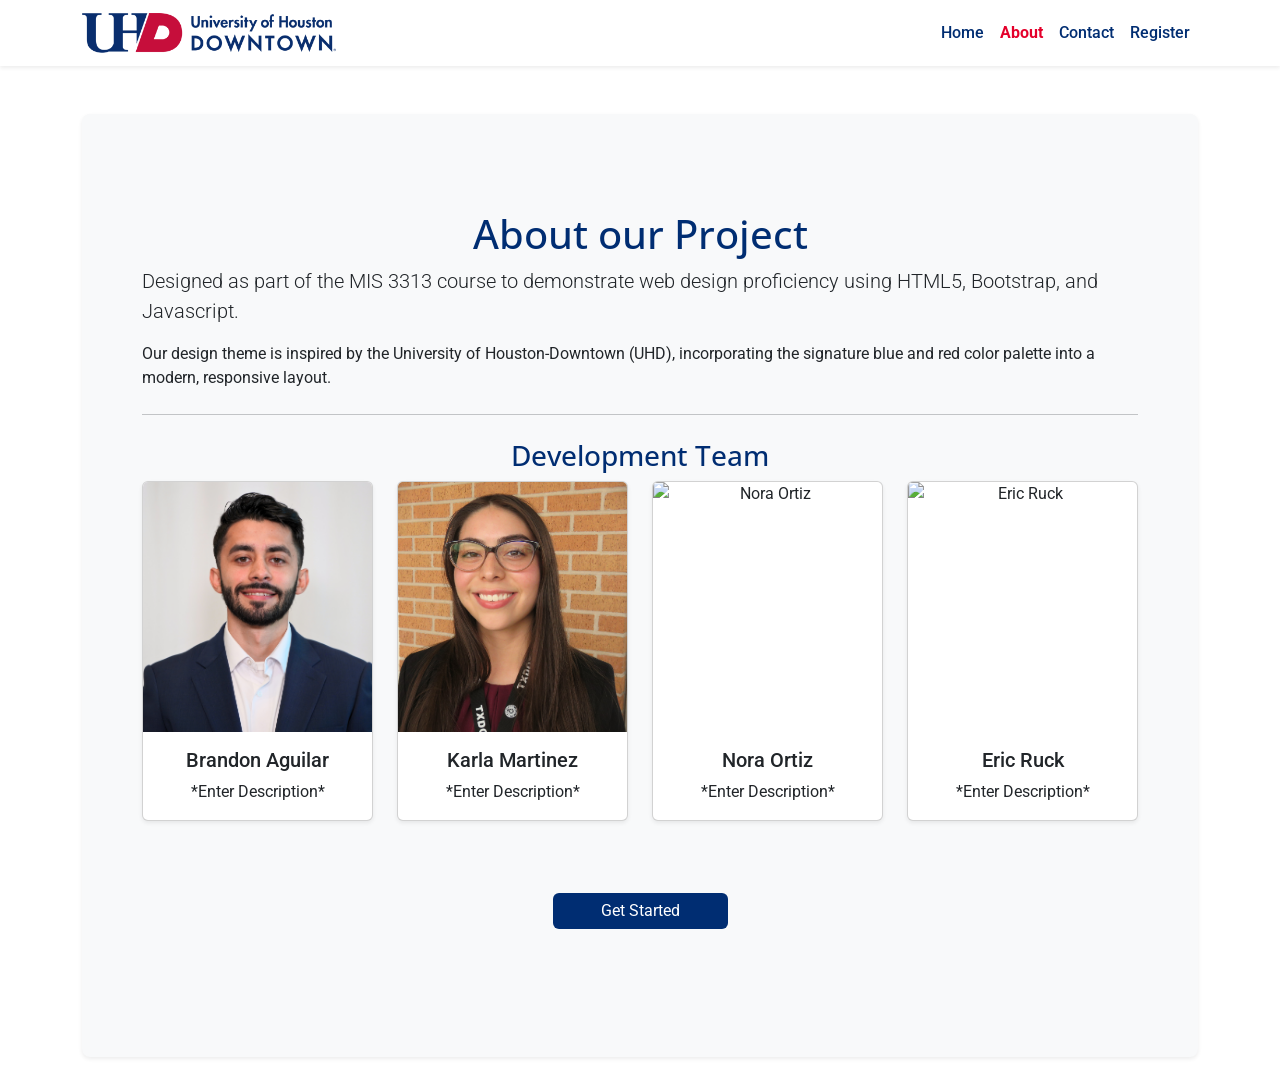
==== about.html @ 519a5d05 "Update about.html" ====
<!DOCTYPE html>
<html lang="en">
<head>
  <meta charset="UTF-8">
  <meta name="viewport" content="width=device-width, initial-scale=1.0">
  <title>UHD Project - About</title>

  <link href="https://cdn.jsdelivr.net/npm/bootstrap@5.3.3/dist/css/bootstrap.min.css" rel="stylesheet">

  <link href="https://fonts.googleapis.com/css2?family=Open+Sans&family=Roboto&display=swap" rel="stylesheet">

  <link rel="stylesheet" href="style.css">
</head>
<body>
  <nav class="navbar navbar-expand-lg navbar-light bg-white py-2 shadow-sm">
    <div class="container">
      <a class="navbar-brand" href="about.html">
        <img src="uhd-logo.png" alt="UHD Logo" height="40">
      </a>
      <button class="navbar-toggler" type="button" data-bs-toggle="collapse" data-bs-target="#navbarNav">
        <span class="navbar-toggler-icon"></span>
      </button>
      
      <div class="collapse navbar-collapse" id="navbarNav">
        <ul class="navbar-nav ms-auto">
          <li class="nav-item"><a class="nav-link" href="index.html">Home</a></li>
          <li class="nav-item"><a class="nav-link active" aria-current="page" href="about.html">About</a></li>
          <li class="nav-item"><a class="nav-link" href="contact.html">Contact</a></li>
          <li class="nav-item"><a class="nav-link" href="form.html">Register</a></li>
        </ul>
      </div>
    </div>
  </nav>

  <main class="container mt-5">
    <div class="p-5 mb-4 bg-light rounded-3 shadow-sm">
    <div class="container-fluid py-5">
    <div class="row">
      <div class="col-md-12">
        <h1 class="uhd-blue text-center">About our Project</h1>
        <p class="lead">
          Designed as part of the MIS 3313 course to demonstrate web design proficiency using HTML5, Bootstrap, and Javascript.
        </p>
        <p>
          Our design theme is inspired by the University of Houston-Downtown (UHD), incorporating the signature blue and red color palette into a modern, responsive layout.
        </p>
        
        <hr class="my-4">
        <h3 class="uhd-blue text-center">Development Team</h3>
      </div>
    </div>
    
    <div class="row">
      <div class="col-md-6 col-lg-3 text-center mb-4">
        <div class="card h-100 shadow-sm">
          <img src="Brandon.png" class="card-img-top" alt="Brandon Aguilar">
          <div class="card-body">
            <h5 class="card-title">Brandon Aguilar</h5>
            <p class="card-text">*Enter Description*</p>
          </div>
        </div>
      </div>
      <div class="col-md-6 col-lg-3 text-center mb-4">
        <div class="card h-100 shadow-sm">
          <img src="Karla.jpg" class="card-img-top" alt="Karla Martinez">
          <div class="card-body">
            <h5 class="card-title">Karla Martinez</h5>
            <p class="card-text">*Enter Description*</p>
          </div>
        </div>
      </div>
      <div class="col-md-6 col-lg-3 text-center mb-4">
        <div class="card h-100 shadow-sm">
          <img src="https://via.placeholder.com/300x250" class="card-img-top" alt="Nora Ortiz">
          <div class="card-body">
            <h5 class="card-title">Nora Ortiz</h5>
            <p class="card-text">*Enter Description*</p>
          </div>
        </div>
      </div>
      <div class="col-md-6 col-lg-3 text-center mb-4">
        <div class="card h-100 shadow-sm">
          <img src="https://via.placeholder.com/300x250" class="card-img-top" alt="Eric Ruck">
          <div class="card-body">
            <h5 class="card-title">Eric Ruck</h5>
            <p class="card-text">*Enter Description*</p>
          </div>
        </div>
      </div>
    </div>
    
    <div class="row mt-5">
      <div class="col-12 d-flex flex-column align-items-center text-center">
        <button id="js-demo-btn" type="button" class="btn bg-uhd-blue text-white px-5">Get Started</button>
        <p id="js-response" class="mt-3 uhd-blue font-weight-bold"></p>
      </div>
    </div>
    </div>
    </div>
  </main>

  <script src="https://cdn.jsdelivr.net/npm/bootstrap@5.3.3/dist/js/bootstrap.bundle.min.js"></script>
  <script>
    document.getElementById('js-demo-btn').addEventListener('click', function() {
      const btn = document.getElementById('js-demo-btn');
      btn.disabled = true;
      document.getElementById('js-response').innerText = 'Redirecting to Contact Page...';
      setTimeout(function() {
        window.location.href = "contact.html";
      }, 2000);
    });
  </script>
</body>
</html>
---- style.css ----
body {
  font-family: 'Roboto', sans-serif;
}

h1, h2, h3 {
  font-family: 'Open Sans', sans-serif;
}

.uhd-blue {
  color: #002D72;
}

.bg-uhd-blue {
  background-color: #002D72 !important;
  color: white !important;
  border: none !important;
}

.bg-uhd-blue:hover {
  background-color: #001F4D !important;
  color: white !important;
}

.uhd-red {
  color: #E4002B;
}

.bg-uhd-red {
  background-color: #E4002B !important;
  color: white;
}

.bg-uhd-red:hover {
  background-color: #B30022 !important;
}
  
.card img {
  height: 250px;
  object-fit: cover;
}

.navbar-light .navbar-nav .nav-link {
  color: #002D72 !important;
  font-weight: 500;
  transition: none !important;
}

.navbar-light .navbar-nav .nav-link.active {
  color: #E4002B !important;
  font-weight: bold;
}

.navbar-light .navbar-nav .nav-link:hover {
  color: #002D72 !important;
  background-color: transparent !important;
}

.navbar-toggler {
  border-color: rgba(0, 45, 114, 0.1);
}
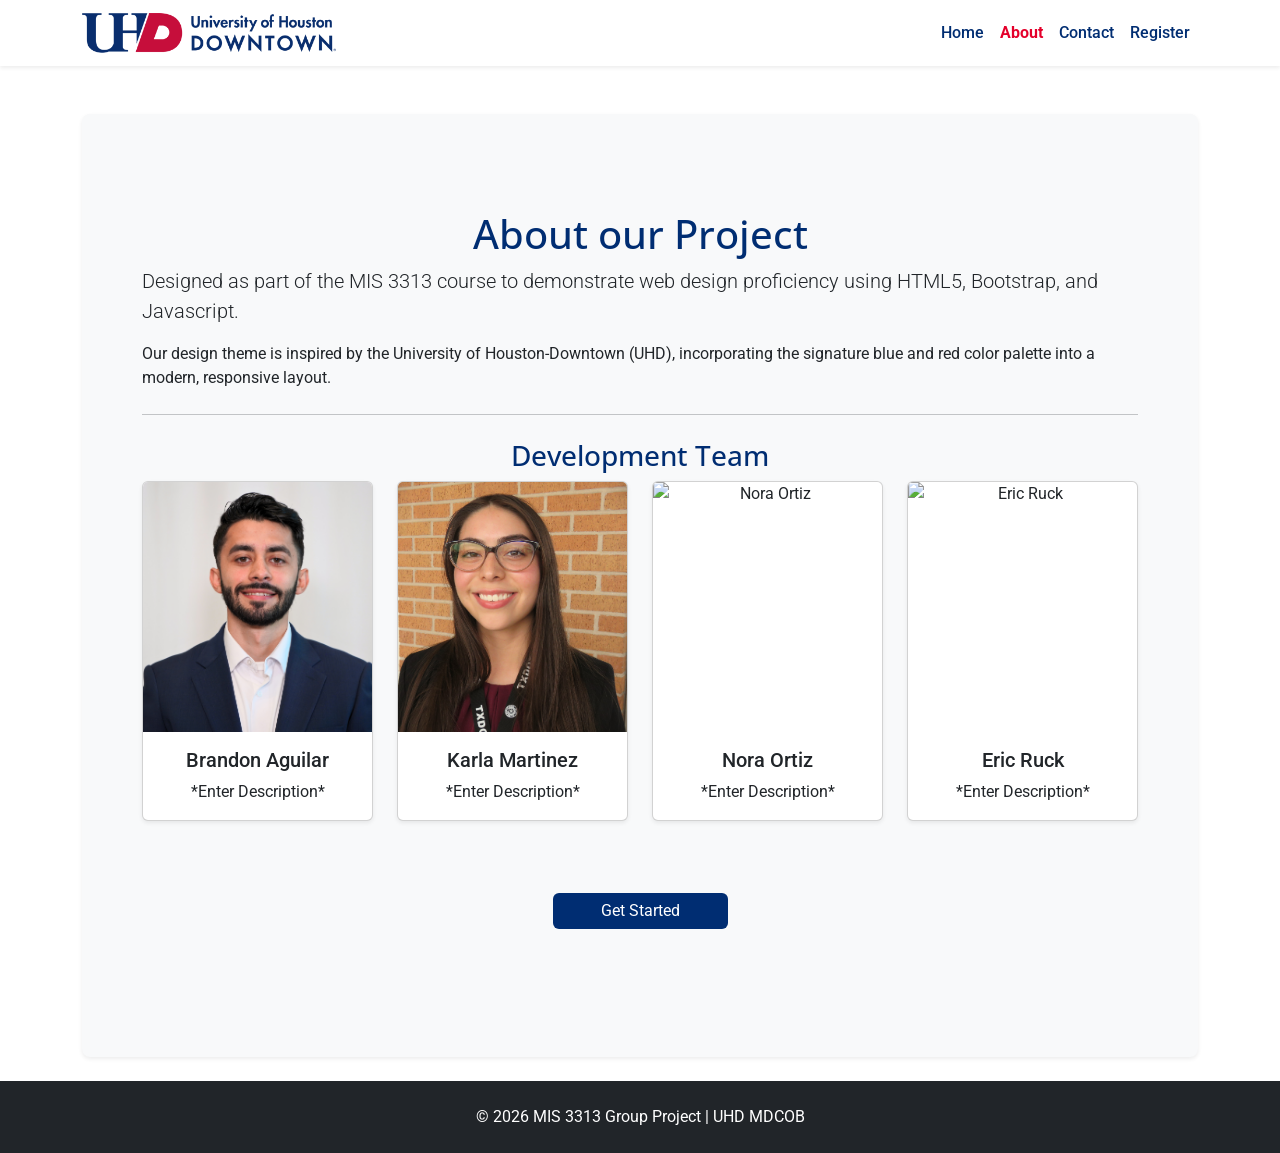
==== commit 4932e625: "Update about.html" ====
--- a/about.html
+++ b/about.html
@@ -6,15 +6,13 @@
   <title>UHD Project - About</title>
 
   <link href="https://cdn.jsdelivr.net/npm/bootstrap@5.3.3/dist/css/bootstrap.min.css" rel="stylesheet">
-
   <link href="https://fonts.googleapis.com/css2?family=Open+Sans&family=Roboto&display=swap" rel="stylesheet">
-
   <link rel="stylesheet" href="style.css">
 </head>
 <body>
   <nav class="navbar navbar-expand-lg navbar-light bg-white py-2 shadow-sm">
     <div class="container">
-      <a class="navbar-brand" href="about.html">
+      <a class="navbar-brand" href="index.html">
         <img src="uhd-logo.png" alt="UHD Logo" height="40">
       </a>
       <button class="navbar-toggler" type="button" data-bs-toggle="collapse" data-bs-target="#navbarNav">
@@ -99,6 +97,10 @@
     </div>
   </main>
 
+  <footer class="p-4 bg-dark text-white text-center">
+    <p class="mb-0">&copy; 2026 MIS 3313 Group Project | UHD MDCOB</p>
+  </footer>
+
   <script src="https://cdn.jsdelivr.net/npm/bootstrap@5.3.3/dist/js/bootstrap.bundle.min.js"></script>
   <script>
     document.getElementById('js-demo-btn').addEventListener('click', function() {
--- a/style.css
+++ b/style.css
@@ -1,5 +1,20 @@
-body {
+html, body {
+  height: 100%;
+  margin: 0;
+}
+
+  body {
+  display: flex;
+  flex-direction: column;
   font-family: 'Roboto', sans-serif;
+}
+
+main {
+  flex: 1 0 auto;
+}
+
+footer {
+  flex-shrink: 0;
 }
 
 h1, h2, h3 {
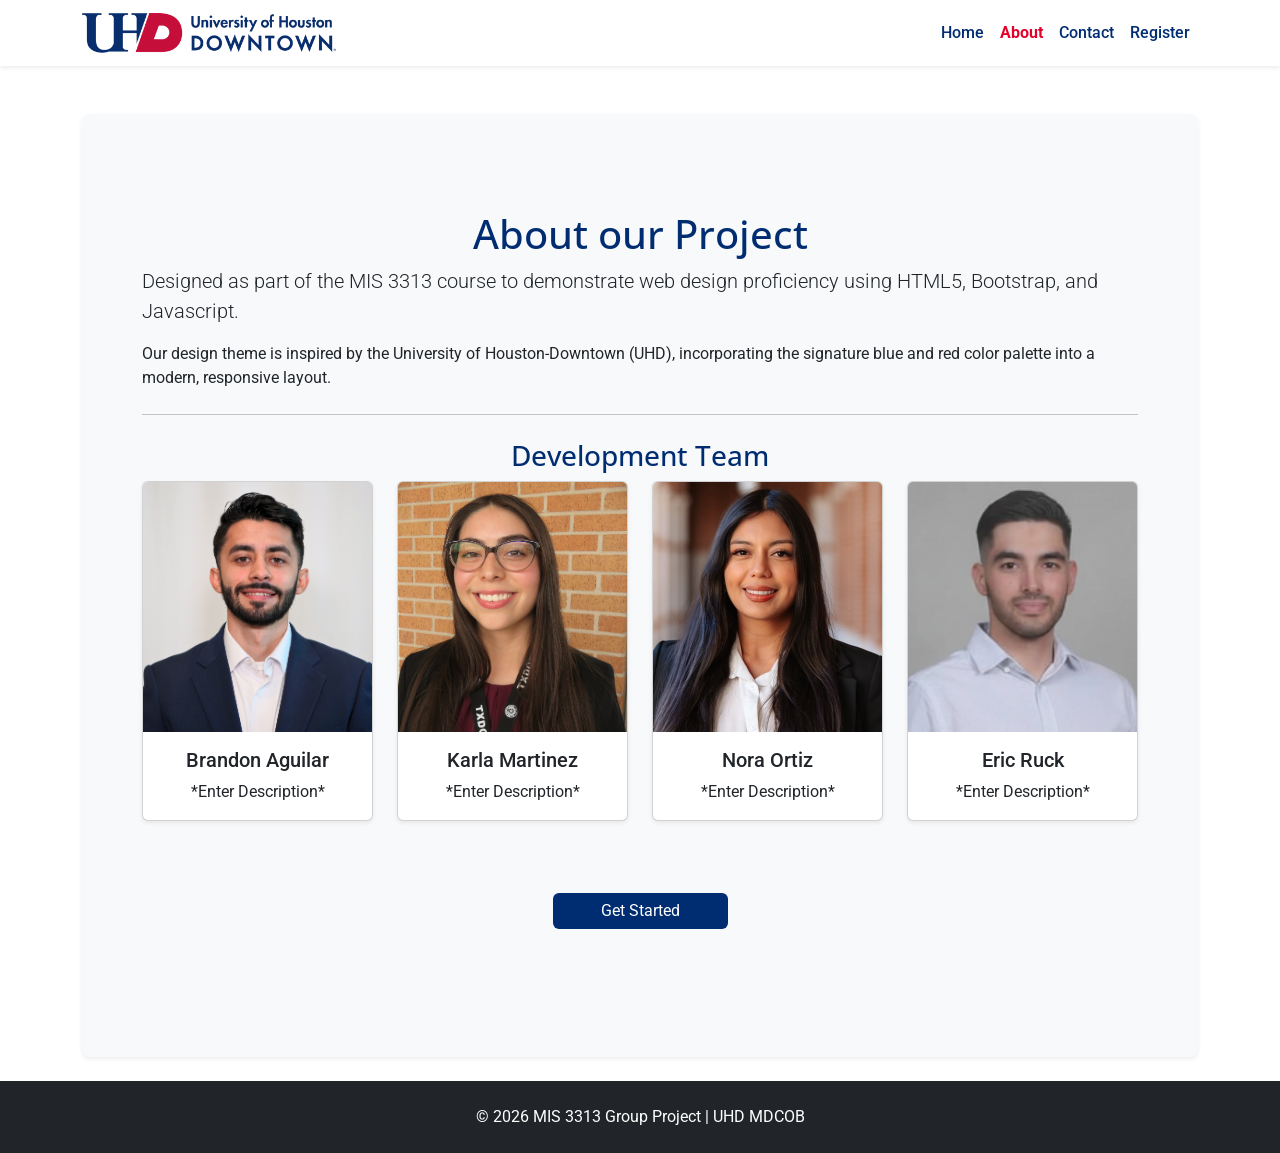
==== commit 2a5ab2c5: "Update about.html" ====
--- a/about.html
+++ b/about.html
@@ -69,7 +69,7 @@
       </div>
       <div class="col-md-6 col-lg-3 text-center mb-4">
         <div class="card h-100 shadow-sm">
-          <img src="https://via.placeholder.com/300x250" class="card-img-top" alt="Nora Ortiz">
+          <img src="Nora.jpeg" class="card-img-top" alt="Nora Ortiz">
           <div class="card-body">
             <h5 class="card-title">Nora Ortiz</h5>
             <p class="card-text">*Enter Description*</p>
@@ -78,7 +78,7 @@
       </div>
       <div class="col-md-6 col-lg-3 text-center mb-4">
         <div class="card h-100 shadow-sm">
-          <img src="https://via.placeholder.com/300x250" class="card-img-top" alt="Eric Ruck">
+          <img src="Eric.png" class="card-img-top" alt="Eric Ruck">
           <div class="card-body">
             <h5 class="card-title">Eric Ruck</h5>
             <p class="card-text">*Enter Description*</p>
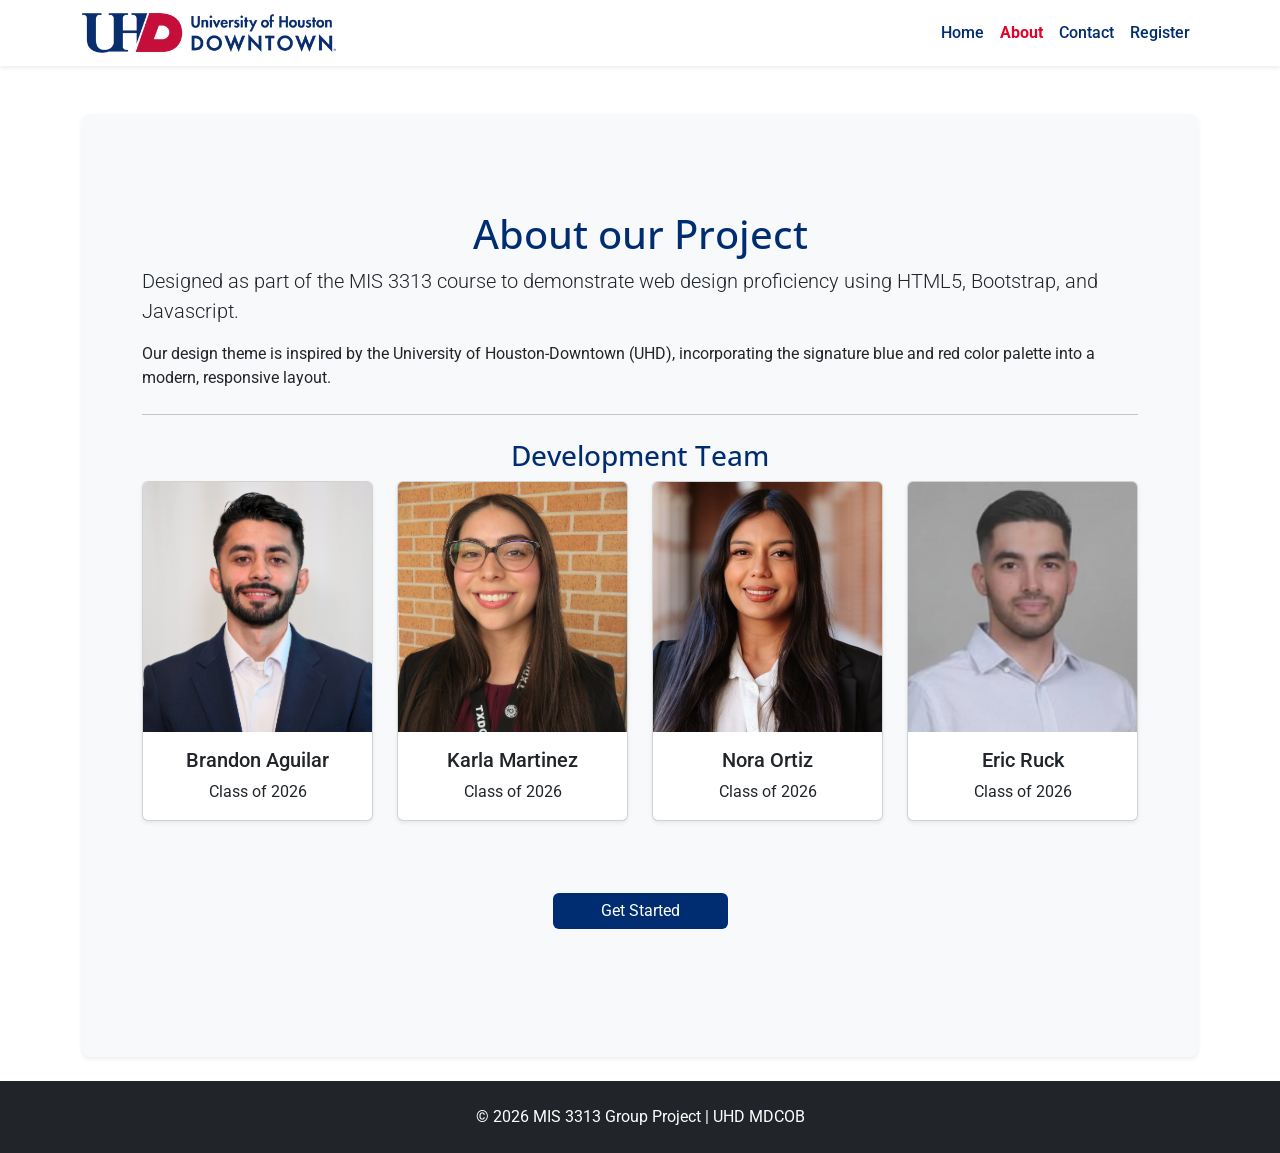
==== commit 59224f7a: "Update about.html" ====
--- a/about.html
+++ b/about.html
@@ -54,7 +54,7 @@
           <img src="Brandon.png" class="card-img-top" alt="Brandon Aguilar">
           <div class="card-body">
             <h5 class="card-title">Brandon Aguilar</h5>
-            <p class="card-text">*Enter Description*</p>
+            <p class="card-text">Class of 2026</p>
           </div>
         </div>
       </div>
@@ -63,7 +63,7 @@
           <img src="Karla.jpg" class="card-img-top" alt="Karla Martinez">
           <div class="card-body">
             <h5 class="card-title">Karla Martinez</h5>
-            <p class="card-text">*Enter Description*</p>
+            <p class="card-text">Class of 2026</p>
           </div>
         </div>
       </div>
@@ -72,7 +72,7 @@
           <img src="Nora.jpeg" class="card-img-top" alt="Nora Ortiz">
           <div class="card-body">
             <h5 class="card-title">Nora Ortiz</h5>
-            <p class="card-text">*Enter Description*</p>
+            <p class="card-text">Class of 2026</p>
           </div>
         </div>
       </div>
@@ -81,7 +81,7 @@
           <img src="Eric.png" class="card-img-top" alt="Eric Ruck">
           <div class="card-body">
             <h5 class="card-title">Eric Ruck</h5>
-            <p class="card-text">*Enter Description*</p>
+            <p class="card-text">Class of 2026</p>
           </div>
         </div>
       </div>
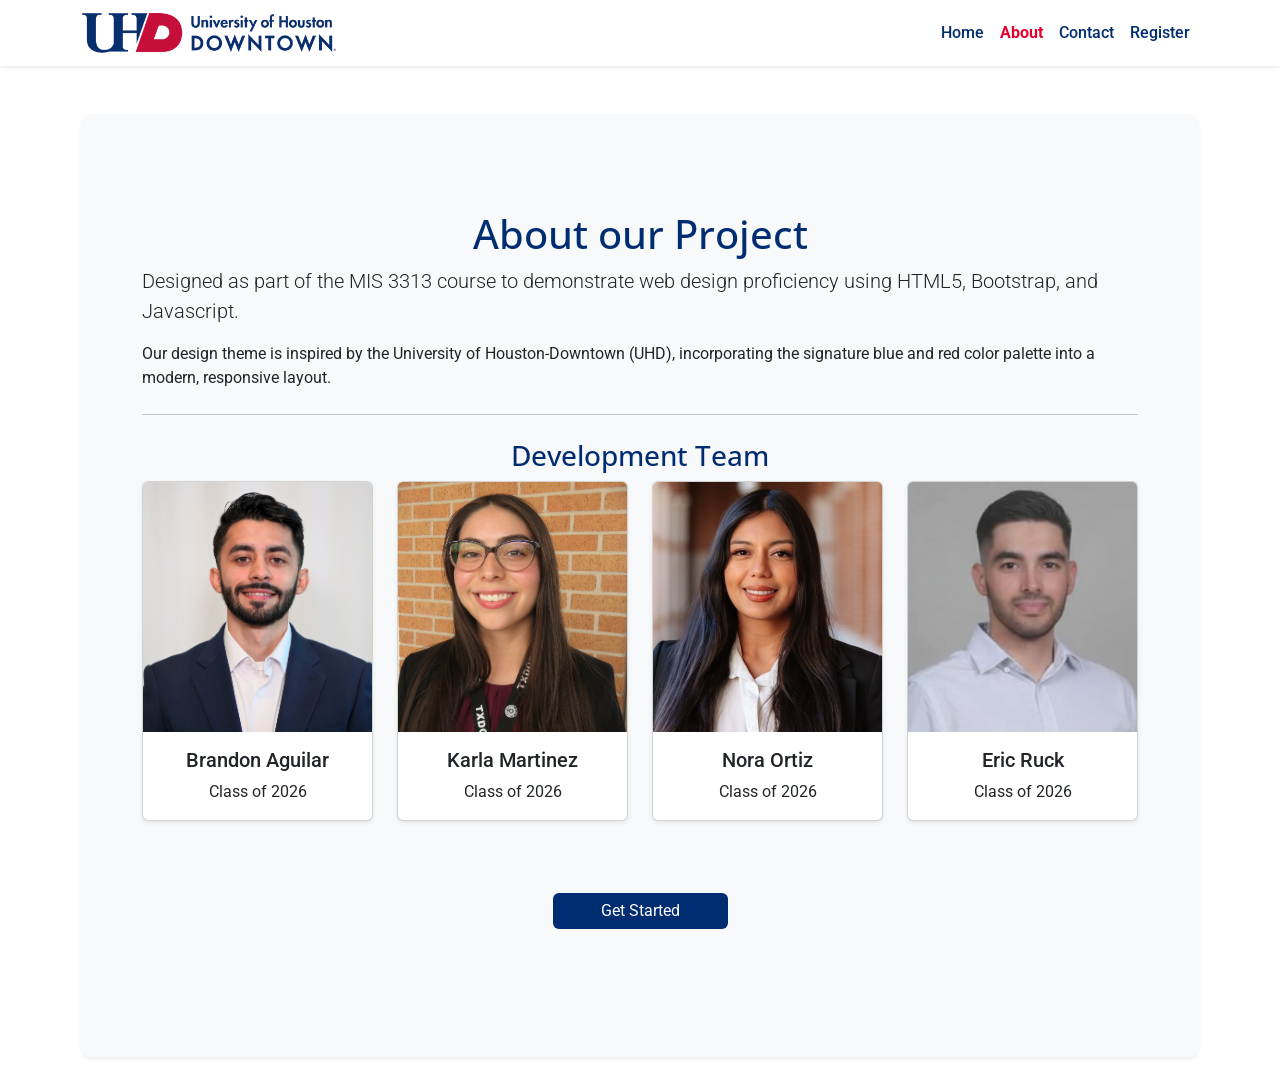
==== commit fbf29a4b: "Remove footer from about.html Removed footer section from the about page." ====
--- a/about.html
+++ b/about.html
@@ -97,10 +97,6 @@
     </div>
   </main>
 
-  <footer class="p-4 bg-dark text-white text-center">
-    <p class="mb-0">&copy; 2026 MIS 3313 Group Project | UHD MDCOB</p>
-  </footer>
-
   <script src="https://cdn.jsdelivr.net/npm/bootstrap@5.3.3/dist/js/bootstrap.bundle.min.js"></script>
   <script>
     document.getElementById('js-demo-btn').addEventListener('click', function() {
--- a/style.css
+++ b/style.css
@@ -73,3 +73,35 @@
 .navbar-toggler {
   border-color: rgba(0, 45, 114, 0.1);
 }
+
+.registration-page .text-uhd-blue {
+  color: #002D72;
+}
+
+.registration-page .text-uhd-red {
+  color: #D42033;
+}
+
+.registration-page .byn-uhd {
+  background-color: #002D72;
+  color: #FFFFFF;
+  border: none;
+  transition: background-color 0.3s ease;
+  font-weight: 700;
+  text-transform: uppercase;
+}
+
+.registration-page .btn-uhd:hover {
+  background-color: #D42033;
+  color: #FFFFFF;
+}
+
+.registration-page .card {
+  border-top: 6px solid #D42033 !important;
+}
+
+.registartion-page .form-label {
+  font-weight: 600;
+  font-size: 0.9rem;
+  color: #495057;
+}
